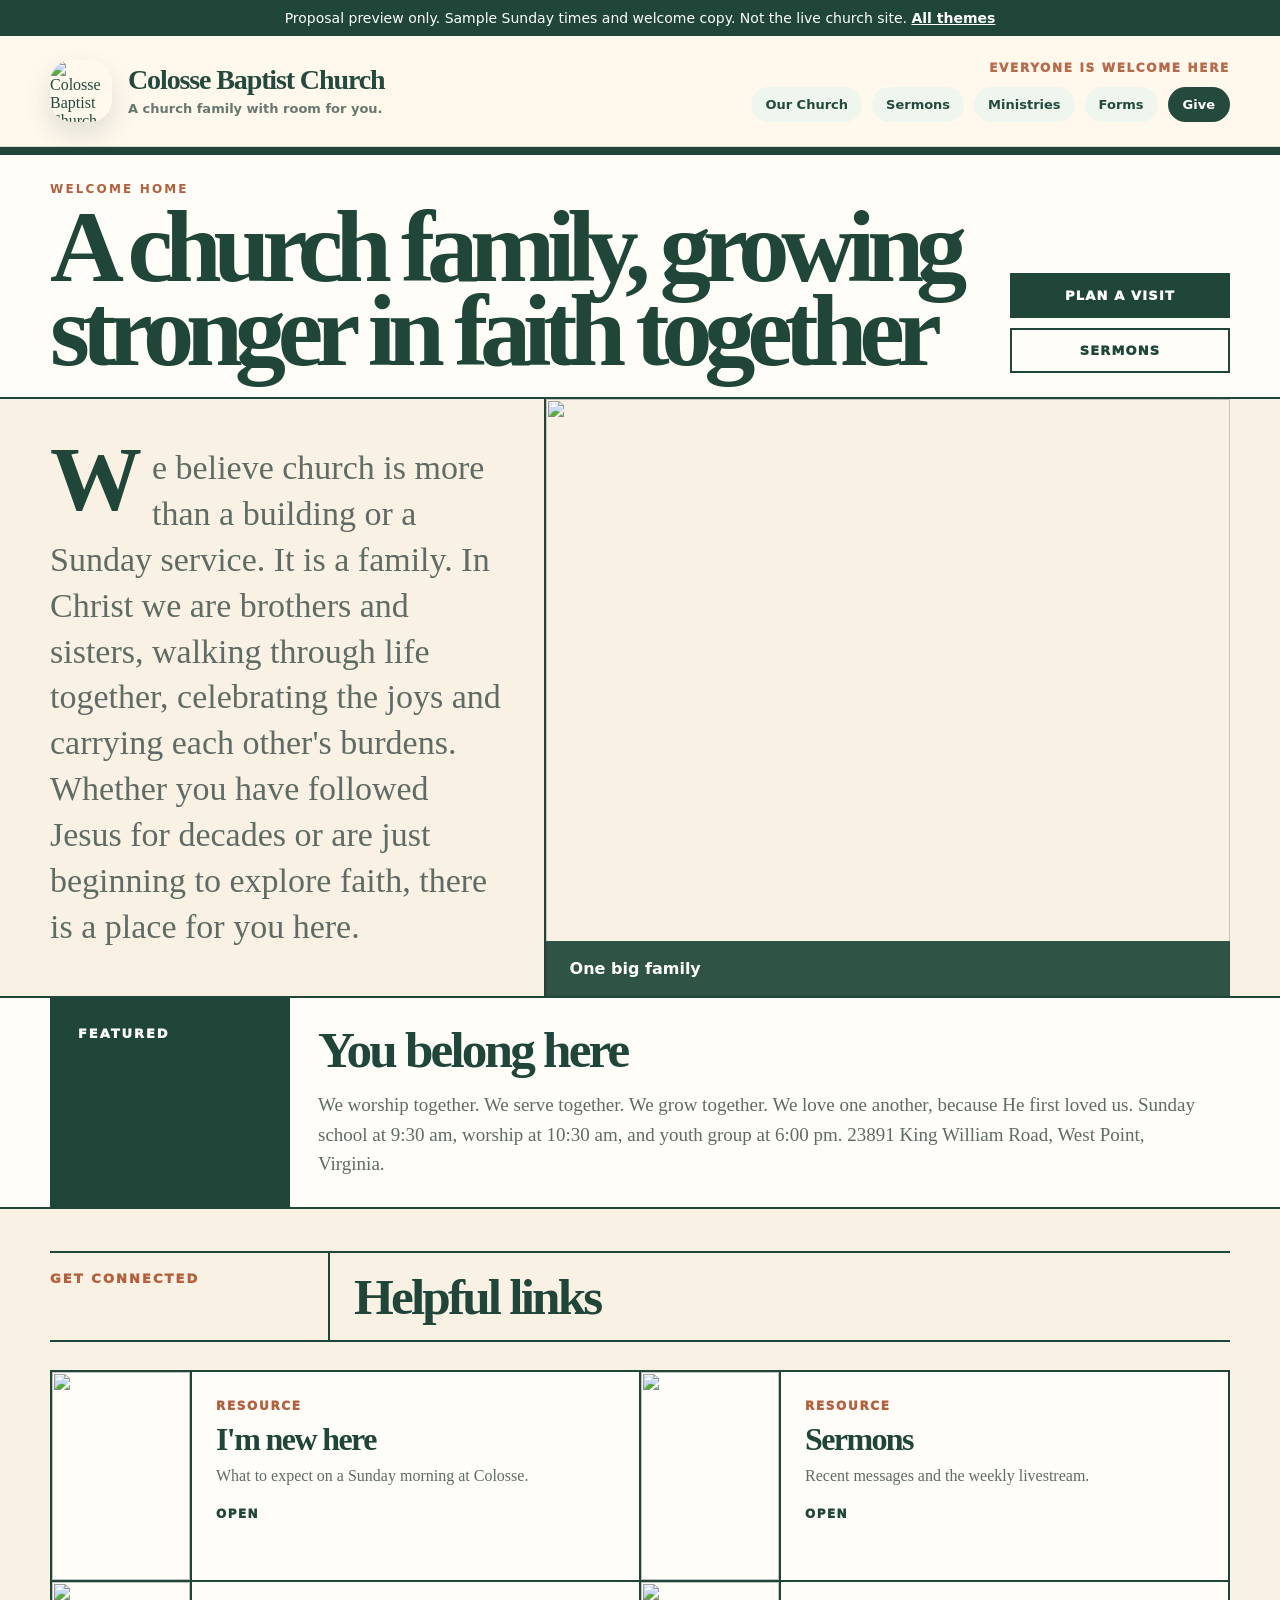
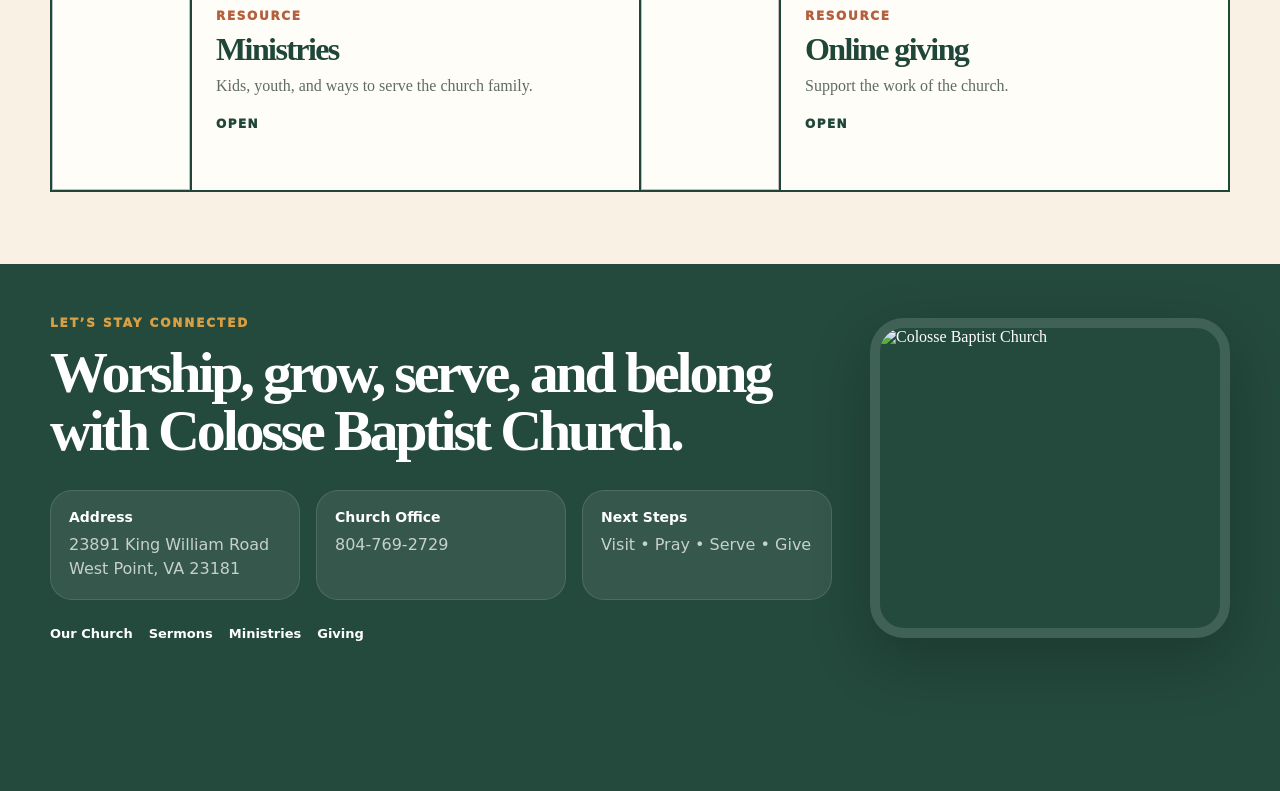
==== docs/community.html @ a64896b1 "Add static theme previews for GitHub Pages" ====
<!doctype html>
<html lang="en">
<head>
    <meta charset="utf-8">
    <title>Colosse Baptist Church</title>
    <meta name="viewport" content="width=device-width, initial-scale=1">
    <link rel="stylesheet" href="assets/css/site.css?v=20">

    <style>
        .community-theme-header .theme-menu-toggle,
        .community-theme-header .theme-mobile-nav {
            display: none;
        }

        @media (max-width: 900px) {
            .community-theme-header .community-header-inner {
                grid-template-columns: 1fr auto !important;
            }

            .community-theme-header .theme-desktop-wrap {
                display: none !important;
            }

            .community-theme-header .theme-menu-toggle {
                display: inline-flex !important;
                align-items: center;
                justify-content: center;
                width: 48px;
                height: 48px;
                border: 0;
                border-radius: 999px;
                background: #24493d;
                color: white;
                font-size: 25px;
                font-weight: 900;
                cursor: pointer;
            }

            .community-theme-header .theme-mobile-nav.is-open {
                display: grid !important;
            }

            .community-theme-header .theme-mobile-nav {
                grid-column: 1 / -1;
                gap: 10px;
                padding-top: 18px;
            }

            .community-theme-header .theme-mobile-nav a {
                background: #eef6ee;
                color: #24493d;
                text-decoration: none;
                padding: 14px 16px;
                border-radius: 18px;
                font-family: Inter, system-ui, sans-serif;
                font-size: 14px;
                font-weight: 850;
            }

            .community-theme-header .theme-mobile-nav a:last-child {
                background: #24493d;
                color: white;
            }

            .community-theme-header .community-brand-title {
                font-size: 22px !important;
            }

            .community-theme-header .community-brand-subtitle {
                font-size: 12px !important;
            }
        }

        @media (max-width: 520px) {
            .community-theme-header .community-brand img {
                width: 52px !important;
                height: 52px !important;
            }

            .community-theme-header .community-brand-title {
                font-size: 19px !important;
            }
        }
    </style>
</head>
<body>
<div style="background:#1f4638;color:#fff;font-family:system-ui,sans-serif;font-size:14px;padding:10px 16px;text-align:center">Proposal preview only. Sample Sunday times and welcome copy. Not the live church site. <a href="./" style="color:#fff;font-weight:700">All themes</a></div>

<header class="community-theme-header" style="
    background:#fff8ed;
    border-bottom:1px solid rgba(36,73,61,.16);
    font-family:Georgia,'Times New Roman',serif;
">
    <div class="container community-header-inner" style="
        display:grid;
        grid-template-columns:1fr auto;
        gap:24px;
        align-items:center;
        padding:24px 0;
    ">
        <a class="community-brand" href="index.php?theme=community" style="
            display:flex;
            align-items:center;
            gap:16px;
            text-decoration:none;
            color:#24493d;
        ">
            <img src="https://www.colossebaptistchurch.com/uploads/2/4/5/7/24574640/logo-2.jpeg" alt="Colosse Baptist Church" style="
                width:62px;
                height:62px;
                object-fit:cover;
                border-radius:22px;
                box-shadow:0 12px 28px rgba(36,73,61,.14);
            ">

            <div>
                <strong class="community-brand-title" style="
                    display:block;
                    font-size:28px;
                    line-height:1;
                    letter-spacing:-.04em;
                ">Colosse Baptist Church</strong>

                <span class="community-brand-subtitle" style="
                    display:block;
                    margin-top:7px;
                    color:#68786f;
                    font-family:Inter,system-ui,sans-serif;
                    font-size:13px;
                    font-weight:800;
                ">A church family with room for you.</span>
            </div>
        </a>

        <div class="theme-desktop-wrap" style="
            display:flex;
            flex-direction:column;
            align-items:flex-end;
            gap:12px;
        ">
            <div style="
                color:#b86b4b;
                font-family:Inter,system-ui,sans-serif;
                font-size:12px;
                font-weight:950;
                text-transform:uppercase;
                letter-spacing:.14em;
            ">
                Everyone is welcome here
            </div>

            <nav class="theme-desktop-nav" style="
                display:flex;
                gap:10px;
                flex-wrap:wrap;
                justify-content:flex-end;
                font-family:Inter,system-ui,sans-serif;
                font-size:13px;
                font-weight:850;
            ">
                <a href="our-church.php" style="background:#eef6ee;color:#24493d;text-decoration:none;padding:10px 14px;border-radius:999px;">Our Church</a>
                <a href="sermons.php" style="background:#eef6ee;color:#24493d;text-decoration:none;padding:10px 14px;border-radius:999px;">Sermons</a>
                <a href="ministries.php" style="background:#eef6ee;color:#24493d;text-decoration:none;padding:10px 14px;border-radius:999px;">Ministries</a>
                <a href="forms.php" style="background:#eef6ee;color:#24493d;text-decoration:none;padding:10px 14px;border-radius:999px;">Forms</a>
                <a href="giving.php" style="background:#24493d;color:white;text-decoration:none;padding:10px 15px;border-radius:999px;">Give</a>
            </nav>
        </div>

        <button class="theme-menu-toggle" type="button" aria-label="Open menu">☰</button>

        <nav class="theme-mobile-nav">
            <a href="our-church.php">Our Church</a>
            <a href="sermons.php">Sermons</a>
            <a href="ministries.php">Ministries</a>
            <a href="forms.php">Forms</a>
            <a href="giving.php">Give</a>
        </nav>
    </div>
</header>

<main>

<script>
document.addEventListener('click', function (event) {
    const toggle = event.target.closest('.theme-menu-toggle');

    if (!toggle) {
        return;
    }

    const header = toggle.closest('header');
    const menu = header.querySelector('.theme-mobile-nav');

    if (!menu) {
        return;
    }

    menu.classList.toggle('is-open');
    toggle.textContent = menu.classList.contains('is-open') ? '×' : '☰';
});
</script>
<style>
    .community-edition {
        --ink: #18231f;
        --forest: #1f4638;
        --cream: #f8f1e4;
        --paper: #fffdf7;
        --line: #1f4638;
        --muted: #5f6c65;
        --accent: #b45f3d;
        background: var(--cream);
        color: var(--ink);
        font-family: Georgia, "Times New Roman", serif;
    }

    .community-edition a {
        color: inherit;
        text-decoration: none;
    }

    .ce-masthead {
        border-top: 8px solid var(--forest);
        border-bottom: 2px solid var(--forest);
        padding: 24px 0;
        background: var(--paper);
    }

    .ce-masthead-inner {
        display: grid;
        grid-template-columns: 1fr auto;
        gap: 24px;
        align-items: end;
    }

    .ce-masthead small {
        color: var(--accent);
        font-family: system-ui, sans-serif;
        font-size: 12px;
        font-weight: 900;
        letter-spacing: .18em;
        text-transform: uppercase;
    }

    .ce-masthead h1 {
        margin: 8px 0 0;
        color: var(--forest);
        font-size: clamp(52px, 8vw, 118px);
        line-height: .82;
        letter-spacing: -.08em;
    }

    .ce-masthead-actions {
        display: grid;
        gap: 10px;
        min-width: 220px;
    }

    .ce-btn {
        border: 2px solid var(--forest);
        padding: 13px 16px;
        font-family: system-ui, sans-serif;
        font-size: 13px;
        font-weight: 950;
        text-transform: uppercase;
        letter-spacing: .09em;
        text-align: center;
    }

    .ce-btn.primary {
        background: var(--forest);
        color: white;
    }

    .ce-btn.secondary {
        background: transparent;
        color: var(--forest);
    }

    .ce-lead {
        border-bottom: 2px solid var(--forest);
        background: var(--cream);
    }

    .ce-lead-grid {
        display: grid;
        grid-template-columns: 42% 58%;
        min-height: 560px;
    }

    .ce-lead-copy {
        padding: 46px 36px 46px 0;
        border-right: 2px solid var(--forest);
    }

    .ce-lead-copy p {
        margin: 0;
        color: var(--muted);
        font-size: clamp(22px, 3vw, 34px);
        line-height: 1.35;
    }

    .ce-lead-copy .ce-drop {
        float: left;
        color: var(--forest);
        font-size: 92px;
        line-height: .75;
        padding-right: 10px;
        font-weight: 900;
    }

    .ce-lead-image {
        position: relative;
        min-height: 560px;
    }

    .ce-lead-image img {
        width: 100%;
        height: 100%;
        object-fit: cover;
        display: block;
        filter: saturate(.9) contrast(1.04);
    }

    .ce-image-caption {
        position: absolute;
        left: 0;
        right: 0;
        bottom: 0;
        background: rgba(31,70,56,.92);
        color: white;
        padding: 18px 24px;
        font-family: system-ui, sans-serif;
        font-weight: 800;
    }

    .ce-feature-strip {
        border-bottom: 2px solid var(--forest);
        background: var(--paper);
    }

    .ce-feature-strip-grid {
        display: grid;
        grid-template-columns: 240px 1fr;
    }

    .ce-feature-label {
        background: var(--forest);
        color: white;
        padding: 28px;
        font-family: system-ui, sans-serif;
        font-size: 13px;
        font-weight: 950;
        text-transform: uppercase;
        letter-spacing: .15em;
    }

    .ce-feature-content {
        padding: 28px;
    }

    .ce-feature-content h2 {
        margin: 0;
        color: var(--forest);
        font-size: clamp(34px, 4vw, 62px);
        line-height: .95;
        letter-spacing: -.055em;
    }

    .ce-feature-content p {
        margin: 16px 0 0;
        color: var(--muted);
        font-size: 19px;
        line-height: 1.55;
    }

    .ce-index {
        padding: 42px 0 72px;
    }

    .ce-index-heading {
        display: grid;
        grid-template-columns: 280px 1fr;
        border-top: 2px solid var(--forest);
        border-bottom: 2px solid var(--forest);
        margin-bottom: 28px;
    }

    .ce-index-heading div {
        padding: 18px 0;
    }

    .ce-index-heading div:first-child {
        border-right: 2px solid var(--forest);
        color: var(--accent);
        font-family: system-ui, sans-serif;
        font-size: 13px;
        font-weight: 950;
        text-transform: uppercase;
        letter-spacing: .16em;
    }

    .ce-index-heading h2 {
        margin: 0;
        padding-left: 24px;
        color: var(--forest);
        font-size: clamp(34px, 4vw, 58px);
        line-height: 1;
        letter-spacing: -.055em;
    }

    .ce-directory {
        display: grid;
        grid-template-columns: repeat(2, 1fr);
        border-top: 2px solid var(--forest);
        border-left: 2px solid var(--forest);
    }

    .ce-directory-item {
        display: grid;
        grid-template-columns: 140px 1fr;
        min-height: 210px;
        border-right: 2px solid var(--forest);
        border-bottom: 2px solid var(--forest);
        background: var(--paper);
    }

    .ce-directory-item img {
        width: 100%;
        height: 100%;
        object-fit: cover;
        border-right: 2px solid var(--forest);
    }

    .ce-directory-copy {
        padding: 24px;
    }

    .ce-directory-copy small {
        color: var(--accent);
        font-family: system-ui, sans-serif;
        font-size: 12px;
        font-weight: 950;
        text-transform: uppercase;
        letter-spacing: .14em;
    }

    .ce-directory-copy h3 {
        margin: 10px 0;
        color: var(--forest);
        font-size: 32px;
        line-height: .95;
        letter-spacing: -.05em;
    }

    .ce-directory-copy p {
        margin: 0;
        color: var(--muted);
        font-size: 16px;
        line-height: 1.55;
    }

    .ce-directory-copy span {
        display: inline-block;
        margin-top: 18px;
        color: var(--forest);
        font-family: system-ui, sans-serif;
        font-size: 12px;
        font-weight: 950;
        text-transform: uppercase;
        letter-spacing: .12em;
    }

    @media (max-width: 950px) {
        .ce-masthead-inner,
        .ce-lead-grid,
        .ce-feature-strip-grid,
        .ce-index-heading,
        .ce-directory {
            grid-template-columns: 1fr;
        }

        .ce-lead-copy {
            border-right: 0;
            padding-right: 0;
        }

        .ce-feature-label,
        .ce-index-heading div:first-child {
            border-right: 0;
        }

        .ce-index-heading h2 {
            padding-left: 0;
        }
    }

    @media (max-width: 650px) {
        .ce-directory-item {
            grid-template-columns: 1fr;
        }

        .ce-directory-item img {
            height: 220px;
            border-right: 0;
            border-bottom: 2px solid var(--forest);
        }

        .ce-lead-image {
            min-height: 320px;
        }
    }
</style>

<div class="community-edition">

    <section class="ce-masthead">
        <div class="container ce-masthead-inner">
            <div>
                <small>Welcome home</small>
                <h1>A church family, growing stronger in faith together</h1>
            </div>

            <div class="ce-masthead-actions">
                <a class="ce-btn primary" href="#visit">
                    Plan a visit
                </a>

                <a class="ce-btn secondary" href="#sermons">
                    Sermons
                </a>
            </div>
        </div>
    </section>

    <section class="ce-lead">
        <div class="container ce-lead-grid">
            <div class="ce-lead-copy">
                <p>
                    <span class="ce-drop">W</span>
                    e believe church is more than a building or a Sunday service. It is a family. In Christ we are brothers and sisters, walking through life together, celebrating the joys and carrying each other's burdens. Whether you have followed Jesus for decades or are just beginning to explore faith, there is a place for you here.
                </p>
            </div>

            <div class="ce-lead-image">
                <img src="https://www.colossebaptistchurch.com/uploads/2/4/5/7/24574640/logo-2.jpeg" alt="">
                <div class="ce-image-caption">
                    One big family
                </div>
            </div>
        </div>
    </section>

    <section class="ce-feature-strip">
        <div class="container ce-feature-strip-grid">
            <div class="ce-feature-label">
                Featured
            </div>

            <div class="ce-feature-content">
                <h2>You belong here</h2>
                <p>We worship together. We serve together. We grow together. We love one another, because He first loved us. Sunday school at 9:30 am, worship at 10:30 am, and youth group at 6:00 pm. 23891 King William Road, West Point, Virginia.</p>
            </div>
        </div>
    </section>

    <section class="ce-index">
        <div class="container">
            <div class="ce-index-heading">
                <div>Get Connected</div>
                <div>
                    <h2>Helpful links</h2>
                </div>
            </div>

            <div class="ce-directory">
                
                    <a class="ce-directory-item" href="#new">
                        <img src="https://www.colossebaptistchurch.com/uploads/2/4/5/7/24574640/logo-2.jpeg" alt="">

                        <div class="ce-directory-copy">
                            <small>Resource</small>
                            <h3>I'm new here</h3>
                            <p>What to expect on a Sunday morning at Colosse.</p>
                            <span>Open</span>
                        </div>
                    </a>
                
                    <a class="ce-directory-item" href="#sermons">
                        <img src="https://www.colossebaptistchurch.com/uploads/2/4/5/7/24574640/logo-2.jpeg" alt="">

                        <div class="ce-directory-copy">
                            <small>Resource</small>
                            <h3>Sermons</h3>
                            <p>Recent messages and the weekly livestream.</p>
                            <span>Open</span>
                        </div>
                    </a>
                
                    <a class="ce-directory-item" href="#ministries">
                        <img src="https://www.colossebaptistchurch.com/uploads/2/4/5/7/24574640/logo-2.jpeg" alt="">

                        <div class="ce-directory-copy">
                            <small>Resource</small>
                            <h3>Ministries</h3>
                            <p>Kids, youth, and ways to serve the church family.</p>
                            <span>Open</span>
                        </div>
                    </a>
                
                    <a class="ce-directory-item" href="#giving">
                        <img src="https://www.colossebaptistchurch.com/uploads/2/4/5/7/24574640/logo-2.jpeg" alt="">

                        <div class="ce-directory-copy">
                            <small>Resource</small>
                            <h3>Online giving</h3>
                            <p>Support the work of the church.</p>
                            <span>Open</span>
                        </div>
                    </a>
                
            </div>
        </div>
    </section>

</div>
</main>

<footer style="
    background:#24493d;
    color:white;
    padding:52px 0 150px;
    font-family:Georgia,'Times New Roman',serif;
">
    <div class="container" style="
        display:grid;
        grid-template-columns:minmax(0,1fr) 360px;
        gap:38px;
        align-items:center;
    ">
        <div>
            <span style="
                display:block;
                color:#d99f45;
                font-family:Inter,system-ui,sans-serif;
                font-size:12px;
                font-weight:950;
                text-transform:uppercase;
                letter-spacing:.16em;
                margin-bottom:14px;
            ">Let’s stay connected</span>

            <strong style="
                display:block;
                font-size:clamp(36px,5vw,58px);
                line-height:1;
                letter-spacing:-.055em;
                max-width:760px;
            ">
                Worship, grow, serve, and belong with Colosse Baptist Church.
            </strong>

            <div style="
                display:grid;
                grid-template-columns:repeat(3,1fr);
                gap:16px;
                margin-top:30px;
                font-family:Inter,system-ui,sans-serif;
            ">
                <div style="
                    background:rgba(255,255,255,.08);
                    border:1px solid rgba(255,255,255,.12);
                    border-radius:22px;
                    padding:18px;
                ">
                    <strong style="display:block;font-size:14px;">Address</strong>
                    <span style="display:block;margin-top:8px;color:rgba(255,255,255,.72);line-height:1.5;">
                        23891 King William Road<br>West Point, VA 23181
                    </span>
                </div>

                <div style="
                    background:rgba(255,255,255,.08);
                    border:1px solid rgba(255,255,255,.12);
                    border-radius:22px;
                    padding:18px;
                ">
                    <strong style="display:block;font-size:14px;">Church Office</strong>
                    <span style="display:block;margin-top:8px;color:rgba(255,255,255,.72);line-height:1.5;">
                        804-769-2729
                    </span>
                </div>

                <div style="
                    background:rgba(255,255,255,.08);
                    border:1px solid rgba(255,255,255,.12);
                    border-radius:22px;
                    padding:18px;
                ">
                    <strong style="display:block;font-size:14px;">Next Steps</strong>
                    <span style="display:block;margin-top:8px;color:rgba(255,255,255,.72);line-height:1.5;">
                        Visit • Pray • Serve • Give
                    </span>
                </div>
            </div>

            <div style="
                display:flex;
                gap:16px;
                flex-wrap:wrap;
                margin-top:26px;
                font-family:Inter,system-ui,sans-serif;
                font-size:13px;
                font-weight:850;
            ">
                <a href="our-church.php" style="color:white;text-decoration:none;">Our Church</a>
                <a href="sermons.php" style="color:white;text-decoration:none;">Sermons</a>
                <a href="ministries.php" style="color:white;text-decoration:none;">Ministries</a>
                <a href="giving.php" style="color:white;text-decoration:none;">Giving</a>
            </div>
        </div>

        <img src="https://www.colossebaptistchurch.com/uploads/2/4/5/7/24574640/20200730-131646-colosse-front-view.jpg" alt="Colosse Baptist Church" style="
            width:100%;
            height:320px;
            object-fit:cover;
            border-radius:34px;
            border:10px solid rgba(255,255,255,.13);
            box-shadow:0 22px 60px rgba(0,0,0,.22);
        ">
    </div>
</footer>

</body>
</html>
---- docs/assets/css/site.css ----
:root {
    --navy: #0c1f2b;
    --blue: #1f5f7a;
    --gold: #c9a45c;
    --cream: #f7f3ec;
    --white: #ffffff;
    --ink: #17212b;
    --muted: #65717c;
}

* {
    box-sizing: border-box;
}

body {
    margin: 0;
    font-family: Inter, system-ui, -apple-system, BlinkMacSystemFont, "Segoe UI", sans-serif;
    color: var(--ink);
    background: var(--cream);
}

a {
    color: inherit;
}

.container {
    width: min(1180px, calc(100% - 40px));
    margin: 0 auto;
}

.site-header {
    position: sticky;
    top: 0;
    z-index: 50;
    background: rgba(255,255,255,.92);
    backdrop-filter: blur(18px);
    border-bottom: 1px solid rgba(12,31,43,.08);
}

.header-inner {
    min-height: 82px;
    display: flex;
    align-items: center;
    justify-content: space-between;
    gap: 30px;
}

.brand {
    display: flex;
    align-items: center;
    gap: 14px;
    text-decoration: none;
    font-weight: 900;
    color: var(--navy);
}

.brand img {
    width: 54px;
    height: 54px;
    object-fit: contain;
    border-radius: 12px;
}

.main-nav {
    display: flex;
    align-items: center;
    gap: 24px;
    font-size: .93rem;
    font-weight: 800;
}

.main-nav a {
    text-decoration: none;
    color: var(--navy);
}

.nav-give {
    background: var(--navy);
    color: white !important;
    padding: 11px 18px;
    border-radius: 999px;
}

.home-hero {
    min-height: 680px;
    background-size: cover;
    background-position: center;
    display: flex;
    align-items: center;
}

.hero-copy {
    max-width: 760px;
    color: white;
    padding: 90px 0;
}

.eyebrow {
    color: var(--gold);
    text-transform: uppercase;
    letter-spacing: .18em;
    font-weight: 900;
    font-size: .78rem;
    margin-bottom: 16px;
}

.home-hero h1 {
    font-size: clamp(3rem, 6vw, 5.9rem);
    line-height: .96;
    letter-spacing: -0.06em;
    margin: 0 0 24px;
}

.hero-lead {
    font-size: 1.35rem;
    line-height: 1.7;
    max-width: 640px;
    color: rgba(255,255,255,.9);
}

.hero-actions {
    display: flex;
    gap: 16px;
    flex-wrap: wrap;
    margin-top: 34px;
}

.btn {
    display: inline-flex;
    align-items: center;
    justify-content: center;
    padding: 15px 24px;
    border-radius: 999px;
    font-weight: 900;
    text-decoration: none;
}

.btn-primary {
    background: var(--gold);
    color: var(--navy);
}

.btn-light {
    background: rgba(255,255,255,.14);
    color: white;
    border: 1px solid rgba(255,255,255,.35);
    backdrop-filter: blur(10px);
}

.feature-strip {
    margin-top: -70px;
    position: relative;
    z-index: 2;
}

.feature-grid {
    display: grid;
    grid-template-columns: repeat(3, 1fr);
    gap: 18px;
}

.feature-card {
    background: white;
    border-radius: 28px;
    padding: 30px;
    min-height: 140px;
    text-decoration: none;
    color: var(--ink);
    box-shadow: 0 24px 70px rgba(12,31,43,.14);
    transition: transform .2s ease, box-shadow .2s ease;
}

.feature-card:hover {
    transform: translateY(-4px);
    box-shadow: 0 30px 90px rgba(12,31,43,.18);
}

.feature-card span {
    color: var(--blue);
    font-size: .85rem;
    font-weight: 900;
    text-transform: uppercase;
    letter-spacing: .12em;
}

.feature-card strong {
    display: block;
    font-size: 1.45rem;
    line-height: 1.2;
    margin-top: 16px;
}

.split-section,
.card-section {
    padding: 100px 0;
}

.split-grid {
    display: grid;
    grid-template-columns: 1fr .85fr;
    gap: 70px;
    align-items: center;
}

.split-section h2,
.section-heading h2 {
    font-size: clamp(2.4rem, 4vw, 4.4rem);
    letter-spacing: -0.05em;
    line-height: 1;
    margin: 0 0 22px;
}

.split-section p {
    font-size: 1.15rem;
    line-height: 1.8;
    color: var(--muted);
}

.text-link {
    color: var(--blue);
    font-weight: 900;
    text-decoration: none;
}

.image-card {
    border-radius: 34px;
    overflow: hidden;
    box-shadow: 0 30px 80px rgba(12,31,43,.2);
}

.image-card img,
.modern-card img {
    width: 100%;
    height: 100%;
    object-fit: cover;
    display: block;
}

.section-heading {
    max-width: 720px;
    margin-bottom: 40px;
}

.modern-card-grid {
    display: grid;
    grid-template-columns: repeat(3, 1fr);
    gap: 24px;
}

.modern-card {
    background: white;
    border-radius: 30px;
    overflow: hidden;
    text-decoration: none;
    color: var(--ink);
    box-shadow: 0 22px 60px rgba(12,31,43,.1);
    transition: transform .2s ease, box-shadow .2s ease;
}

.modern-card:hover {
    transform: translateY(-4px);
    box-shadow: 0 30px 80px rgba(12,31,43,.16);
}

.modern-card img {
    height: 230px;
}

.modern-card h3 {
    font-size: 1.45rem;
    margin: 24px 24px 10px;
}

.modern-card p {
    color: var(--muted);
    line-height: 1.6;
    margin: 0 24px 28px;
}

.site-footer {
    background: var(--navy);
    color: white;
    padding: 44px 0;
}

.footer-inner {
    display: flex;
    justify-content: space-between;
    gap: 30px;
}

.footer-inner p {
    color: rgba(255,255,255,.7);
}

.footer-links {
    display: flex;
    gap: 18px;
    flex-wrap: wrap;
}

.footer-links a {
    color: rgba(255,255,255,.82);
    text-decoration: none;
    font-weight: 800;
}

@media (max-width: 850px) {
    .header-inner {
        align-items: flex-start;
        flex-direction: column;
        padding: 16px 0;
    }

    .main-nav {
        flex-wrap: wrap;
        gap: 14px;
    }

    .feature-grid,
    .split-grid,
    .modern-card-grid,
    .footer-inner {
        grid-template-columns: 1fr;
        flex-direction: column;
    }

    .home-hero {
        min-height: 620px;
    }

    .feature-strip {
        margin-top: -35px;
    }
}
.theme-preview-bar {
    position: fixed;
    left: 18px;
    right: 18px;
    bottom: 18px;
    z-index: 9999;
    background: #081923;
    color: white;
    border-radius: 22px;
    box-shadow: 0 20px 70px rgba(0,0,0,.28);
    padding: 16px;
}

.theme-preview-inner {
    display: flex;
    align-items: center;
    justify-content: space-between;
    gap: 18px;
}

.theme-preview-inner p {
    margin: 4px 0 0;
    color: rgba(255,255,255,.72);
    font-size: .84rem;
}

.theme-buttons {
    display: flex;
    flex-wrap: wrap;
    gap: 8px;
}

.theme-buttons a {
    background: rgba(255,255,255,.1);
    color: white;
    text-decoration: none;
    padding: 9px 12px;
    border-radius: 999px;
    font-weight: 850;
    font-size: .82rem;
}

.theme-buttons a.active {
    background: var(--gold);
    color: var(--navy);
}

/* Community */
.community-hero {
    background: #fffaf2;
    padding: 90px 0;
}

.community-hero-grid {
    display: grid;
    grid-template-columns: 1fr .85fr;
    gap: 60px;
    align-items: center;
}

.community-hero h1,
.heritage-hero h1,
.worship-hero h1,
.hub-hero h1 {
    font-size: clamp(3rem, 6vw, 5.8rem);
    line-height: .95;
    letter-spacing: -.06em;
    margin: 0 0 24px;
}

.community-hero p,
.heritage-hero p,
.worship-hero p,
.hub-hero p {
    font-size: 1.2rem;
    line-height: 1.75;
}

.community-photo-stack {
    position: relative;
}

.community-photo-stack img {
    width: 100%;
    height: 560px;
    object-fit: cover;
    border-radius: 40px;
    box-shadow: 0 30px 80px rgba(12,31,43,.18);
}

.community-note {
    position: absolute;
    left: -20px;
    bottom: 30px;
    background: white;
    padding: 20px 24px;
    border-radius: 24px;
    font-weight: 950;
    box-shadow: 0 20px 50px rgba(12,31,43,.18);
}

.community-welcome {
    text-align: center;
    padding: 90px 0;
    background: white;
}

.community-welcome .container {
    max-width: 820px;
}

.community-welcome h2 {
    font-size: clamp(2.6rem, 5vw, 4.5rem);
    letter-spacing: -.06em;
    line-height: 1;
}

/* Heritage */
.heritage-hero {
    min-height: 640px;
    background-size: cover;
    background-position: center;
    color: white;
    display: flex;
    align-items: center;
    text-align: center;
}

.heritage-hero .container {
    max-width: 920px;
}

.heritage-hero h1 {
    font-family: Georgia, serif;
}

.heritage-intro {
    background: #f6efe1;
    padding: 100px 0;
}

.heritage-frame {
    border: 14px solid white;
}

.heritage-links .modern-card {
    padding: 30px;
}

/* Worship */
.worship-hero {
    min-height: 760px;
    background-size: cover;
    background-position: center;
    color: white;
    display: flex;
    align-items: center;
}

.worship-hero .container {
    max-width: 980px;
}

.worship-hero h1 {
    text-transform: uppercase;
}

.worship-actions {
    background: #0c1f2b;
    padding: 40px 0;
}

.worship-action-grid {
    display: grid;
    grid-template-columns: repeat(3, 1fr);
    gap: 18px;
}

.worship-action-grid a {
    color: white;
    text-decoration: none;
    background: rgba(255,255,255,.08);
    border: 1px solid rgba(255,255,255,.12);
    border-radius: 26px;
    padding: 28px;
}

.worship-action-grid span {
    color: var(--gold);
    text-transform: uppercase;
    font-weight: 950;
    font-size: .75rem;
    letter-spacing: .14em;
}

.worship-action-grid strong {
    display: block;
    font-size: 1.5rem;
    margin: 14px 0 10px;
}

/* Ministry Hub */
.hub-alert {
    background: var(--navy);
    color: white;
    padding: 12px 0;
    text-align: center;
}

.hub-hero {
    background-size: cover;
    background-position: center;
    color: white;
    padding: 90px 0 130px;
}

.hub-hero-grid {
    display: grid;
    grid-template-columns: 1.15fr .85fr;
    gap: 50px;
    align-items: center;
}

.hub-feature {
    background: rgba(255,255,255,.95);
    color: var(--navy);
    border-radius: 32px;
    padding: 26px;
    box-shadow: 0 24px 70px rgba(12,31,43,.22);
}

.hub-feature img {
    width: 100%;
    height: 230px;
    object-fit: cover;
    border-radius: 24px;
    margin-bottom: 18px;
}

.hub-feature span {
    color: var(--blue);
    text-transform: uppercase;
    letter-spacing: .12em;
    font-weight: 950;
    font-size: .78rem;
}

.hub-feature h2 {
    margin: 10px 0;
    font-size: 2rem;
}

.hub-quick {
    margin-top: -70px;
    position: relative;
    z-index: 5;
}

.hub-quick-grid {
    display: grid;
    grid-template-columns: repeat(3, 1fr);
    gap: 16px;
}

.hub-quick-grid a {
    background: white;
    border-radius: 26px;
    padding: 26px;
    text-decoration: none;
    box-shadow: 0 20px 60px rgba(12,31,43,.14);
}

.hub-quick-grid span {
    color: var(--blue);
    font-weight: 950;
    text-transform: uppercase;
    letter-spacing: .12em;
    font-size: .78rem;
}

.hub-quick-grid strong {
    display: block;
    margin-top: 12px;
    font-size: 1.25rem;
    line-height: 1.35;
}

.btn-secondary-dark {
    background: var(--navy);
    color: white;
}

@media (max-width: 900px) {
    .theme-preview-inner,
    .community-hero-grid,
    .hub-hero-grid,
    .hub-quick-grid,
    .worship-action-grid {
        grid-template-columns: 1fr;
        flex-direction: column;
        align-items: flex-start;
    }

    .theme-preview-bar {
        position: static;
        border-radius: 0;
    }

    .community-photo-stack img {
        height: 380px;
    }
}
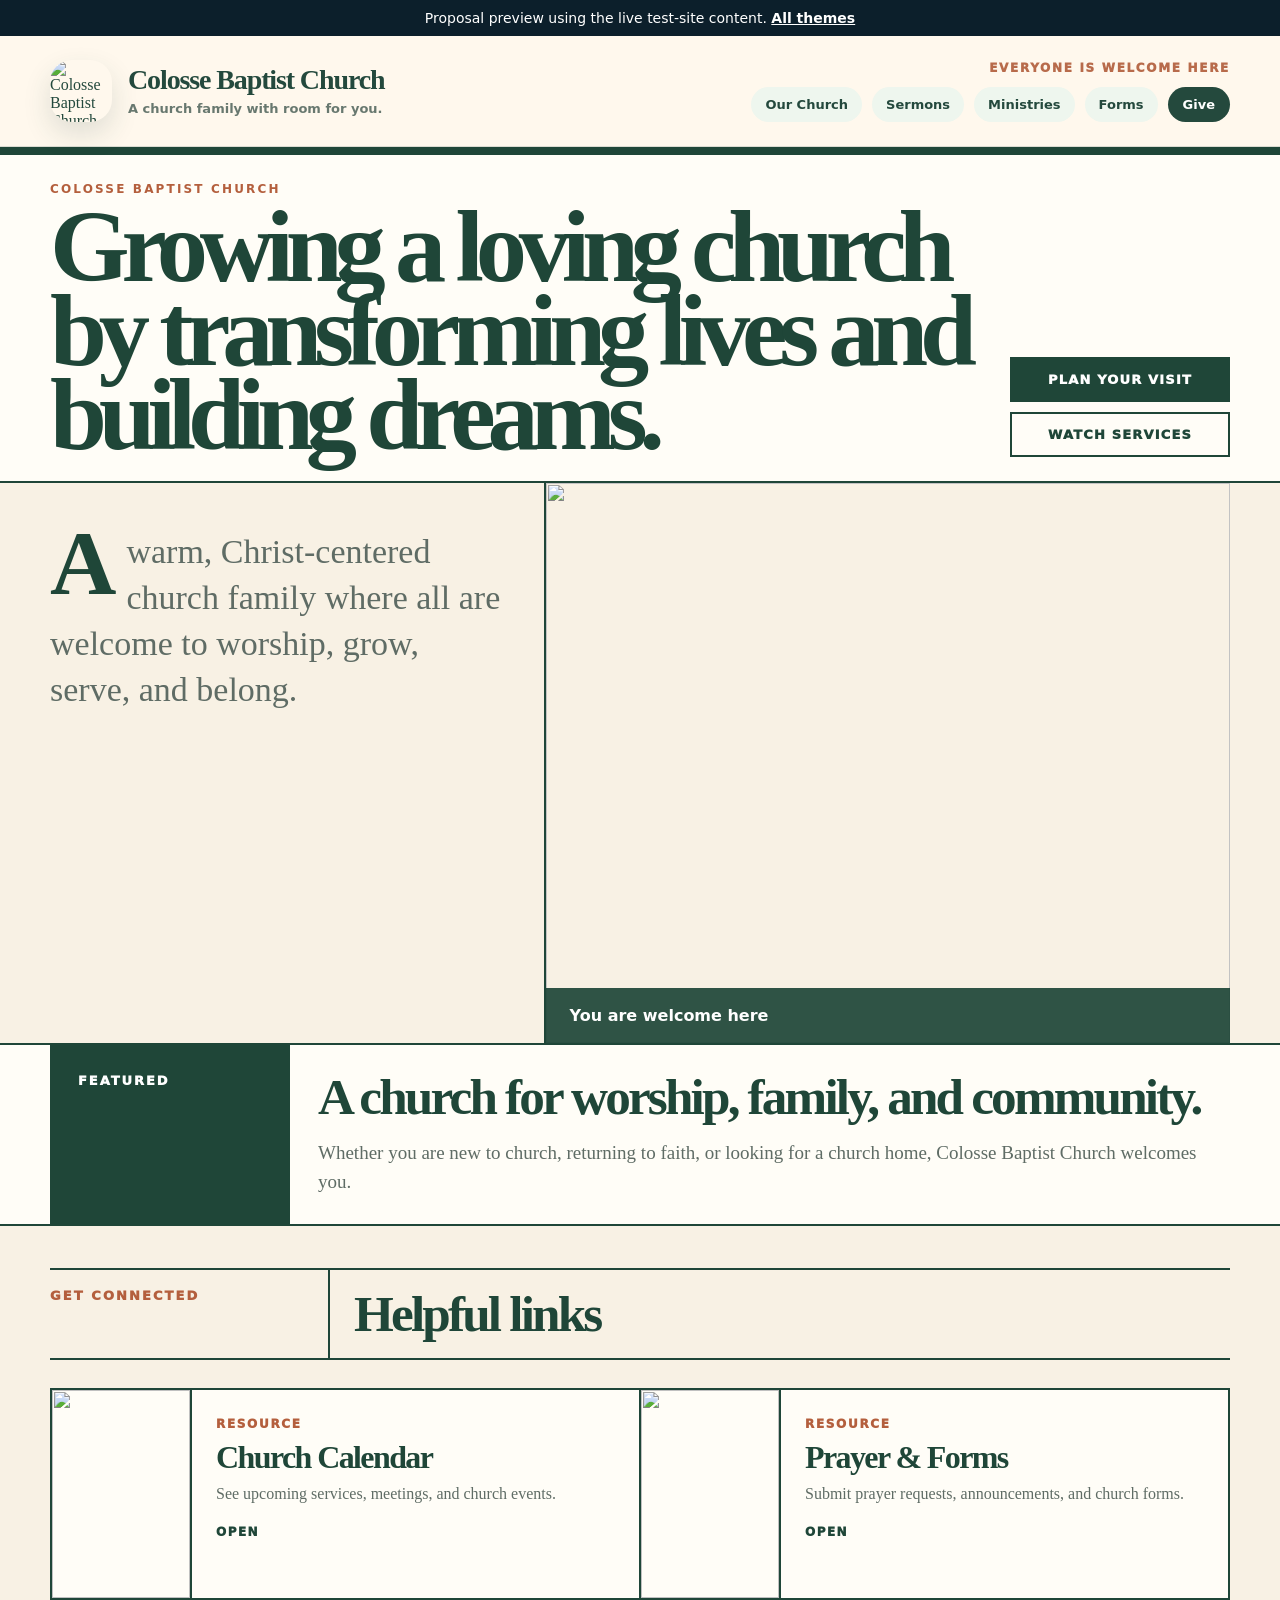
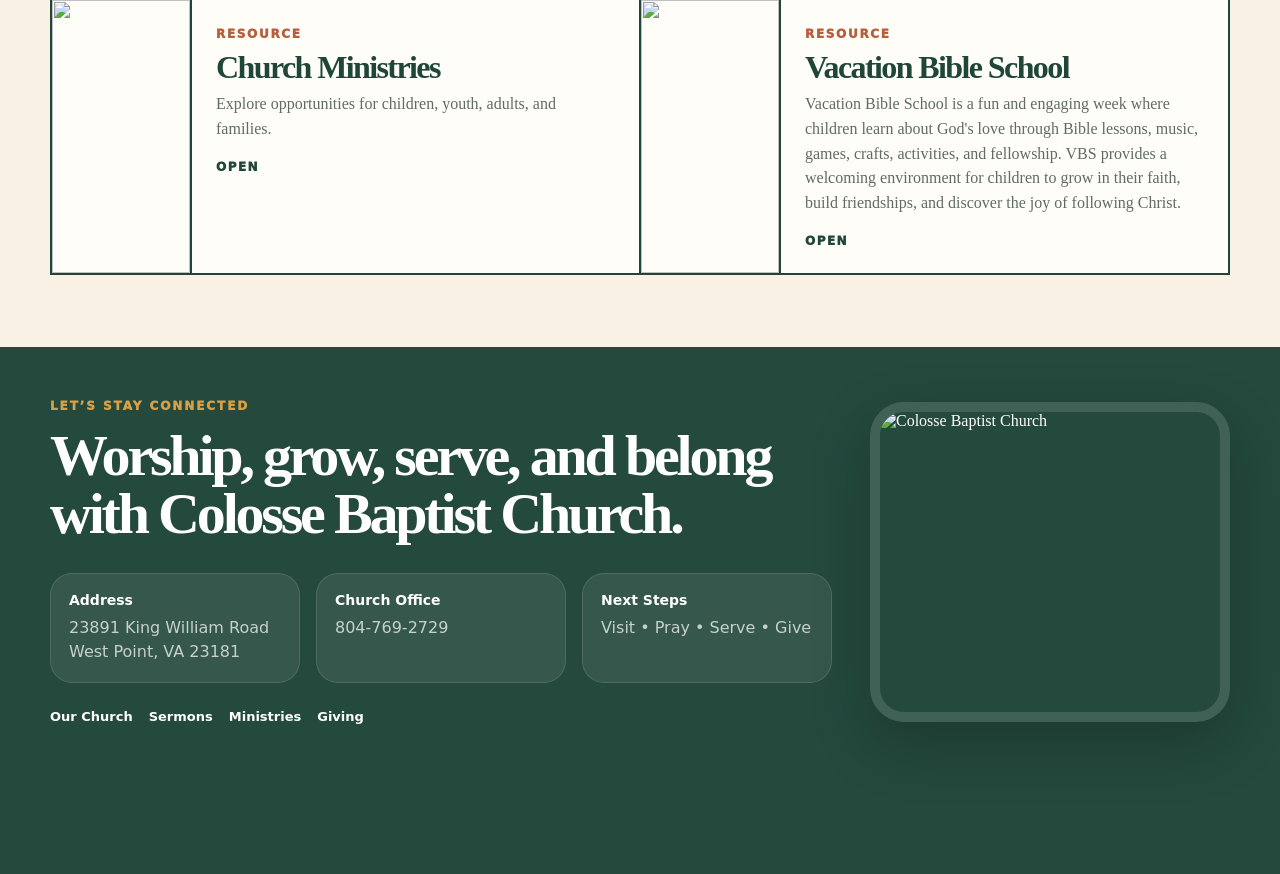
==== commit 55d2c646: "Fill theme previews with live database content from the GoDaddy test site" ====
--- a/docs/community.html
+++ b/docs/community.html
@@ -84,7 +84,7 @@
     </style>
 </head>
 <body>
-<div style="background:#1f4638;color:#fff;font-family:system-ui,sans-serif;font-size:14px;padding:10px 16px;text-align:center">Proposal preview only. Sample Sunday times and welcome copy. Not the live church site. <a href="./" style="color:#fff;font-weight:700">All themes</a></div>
+<div style="background:#0c1f2b;color:#fff;font-family:system-ui,sans-serif;font-size:14px;padding:10px 16px;text-align:center">Proposal preview using the live test-site content. <a href="./" style="color:#fff;font-weight:700">All themes</a></div>
 
 <header class="community-theme-header" style="
     background:#fff8ed;
@@ -516,17 +516,17 @@
     <section class="ce-masthead">
         <div class="container ce-masthead-inner">
             <div>
-                <small>Welcome home</small>
-                <h1>A church family, growing stronger in faith together</h1>
+                <small>Colosse Baptist Church</small>
+                <h1>Growing a loving church by transforming lives and building dreams.</h1>
             </div>
 
             <div class="ce-masthead-actions">
-                <a class="ce-btn primary" href="#visit">
-                    Plan a visit
+                <a class="ce-btn primary" href="our-church.php">
+                    Plan Your Visit
                 </a>
 
-                <a class="ce-btn secondary" href="#sermons">
-                    Sermons
+                <a class="ce-btn secondary" href="sermons.php">
+                    Watch Services
                 </a>
             </div>
         </div>
@@ -536,15 +536,15 @@
         <div class="container ce-lead-grid">
             <div class="ce-lead-copy">
                 <p>
-                    <span class="ce-drop">W</span>
-                    e believe church is more than a building or a Sunday service. It is a family. In Christ we are brothers and sisters, walking through life together, celebrating the joys and carrying each other's burdens. Whether you have followed Jesus for decades or are just beginning to explore faith, there is a place for you here.
+                    <span class="ce-drop">A</span>
+                     warm, Christ-centered church family where all are welcome to worship, grow, serve, and belong.
                 </p>
             </div>
 
             <div class="ce-lead-image">
-                <img src="https://www.colossebaptistchurch.com/uploads/2/4/5/7/24574640/logo-2.jpeg" alt="">
+                <img src="https://www.colossebaptistchurch.com/uploads/2/4/5/7/24574640/20200730-131646-colosse-front-view.jpg" alt="">
                 <div class="ce-image-caption">
-                    One big family
+                    You are welcome here
                 </div>
             </div>
         </div>
@@ -557,8 +557,8 @@
             </div>
 
             <div class="ce-feature-content">
-                <h2>You belong here</h2>
-                <p>We worship together. We serve together. We grow together. We love one another, because He first loved us. Sunday school at 9:30 am, worship at 10:30 am, and youth group at 6:00 pm. 23891 King William Road, West Point, Virginia.</p>
+                <h2>A church for worship, family, and community.</h2>
+                <p>Whether you are new to church, returning to faith, or looking for a church home, Colosse Baptist Church welcomes you.</p>
             </div>
         </div>
     </section>
@@ -574,46 +574,46 @@
 
             <div class="ce-directory">
                 
-                    <a class="ce-directory-item" href="#new">
-                        <img src="https://www.colossebaptistchurch.com/uploads/2/4/5/7/24574640/logo-2.jpeg" alt="">
+                    <a class="ce-directory-item" href="calendar.php">
+                        <img src="https://www.colossebaptistchurch.com/uploads/2/4/5/7/24574640/calendar.jpg" alt="">
 
                         <div class="ce-directory-copy">
                             <small>Resource</small>
-                            <h3>I'm new here</h3>
-                            <p>What to expect on a Sunday morning at Colosse.</p>
+                            <h3>Church Calendar</h3>
+                            <p>See upcoming services, meetings, and church events.</p>
                             <span>Open</span>
                         </div>
                     </a>
                 
-                    <a class="ce-directory-item" href="#sermons">
-                        <img src="https://www.colossebaptistchurch.com/uploads/2/4/5/7/24574640/logo-2.jpeg" alt="">
+                    <a class="ce-directory-item" href="forms.php">
+                        <img src="https://www.colossebaptistchurch.com/uploads/2/4/5/7/24574640/prayer-request.jpg" alt="">
 
                         <div class="ce-directory-copy">
                             <small>Resource</small>
-                            <h3>Sermons</h3>
-                            <p>Recent messages and the weekly livestream.</p>
+                            <h3>Prayer &amp; Forms</h3>
+                            <p>Submit prayer requests, announcements, and church forms.</p>
                             <span>Open</span>
                         </div>
                     </a>
                 
-                    <a class="ce-directory-item" href="#ministries">
-                        <img src="https://www.colossebaptistchurch.com/uploads/2/4/5/7/24574640/logo-2.jpeg" alt="">
+                    <a class="ce-directory-item" href="ministries.php">
+                        <img src="https://www.colossebaptistchurch.com/uploads/2/4/5/7/24574640/children.jpg" alt="">
 
                         <div class="ce-directory-copy">
                             <small>Resource</small>
-                            <h3>Ministries</h3>
-                            <p>Kids, youth, and ways to serve the church family.</p>
+                            <h3>Church Ministries</h3>
+                            <p>Explore opportunities for children, youth, adults, and families.</p>
                             <span>Open</span>
                         </div>
                     </a>
                 
-                    <a class="ce-directory-item" href="#giving">
-                        <img src="https://www.colossebaptistchurch.com/uploads/2/4/5/7/24574640/logo-2.jpeg" alt="">
+                    <a class="ce-directory-item" href="https://www.colossebaptistchurch.com/children.html">
+                        <img src="https://scontent-iad6-1.xx.fbcdn.net/v/t39.30808-6/457376477_911603410995963_6469619738849857674_n.png?_nc_cat=106&amp;ccb=1-7&amp;_nc_sid=cc71e4&amp;_nc_ohc=-jf2bd1_7AkQ7kNvwHkUedZ&amp;_nc_oc=AdoJ9bch7Otn08Mc7tt4XoTRwR0zc-2seqsefs14vNViUOFvolH67004jA2lnAsGQB4&amp;_nc_zt=23&amp;_nc_ht=scontent-iad6-1.xx&amp;_nc_gid=qELTdbjz-V8M0m_xiHXs4A&amp;_nc_ss=7b2a8&amp;oh=00_Af-QhCSsacH8WjEMcMLX6h6KdJd7vP2_bGfG1obq73QqSQ&amp;oe=6A2261DA" alt="">
 
                         <div class="ce-directory-copy">
                             <small>Resource</small>
-                            <h3>Online giving</h3>
-                            <p>Support the work of the church.</p>
+                            <h3>Vacation Bible School</h3>
+                            <p>Vacation Bible School is a fun and engaging week where children learn about God&#x27;s love through Bible lessons, music, games, crafts, activities, and fellowship. VBS provides a welcoming environment for children to grow in their faith, build friendships, and discover the joy of following Christ.</p>
                             <span>Open</span>
                         </div>
                     </a>
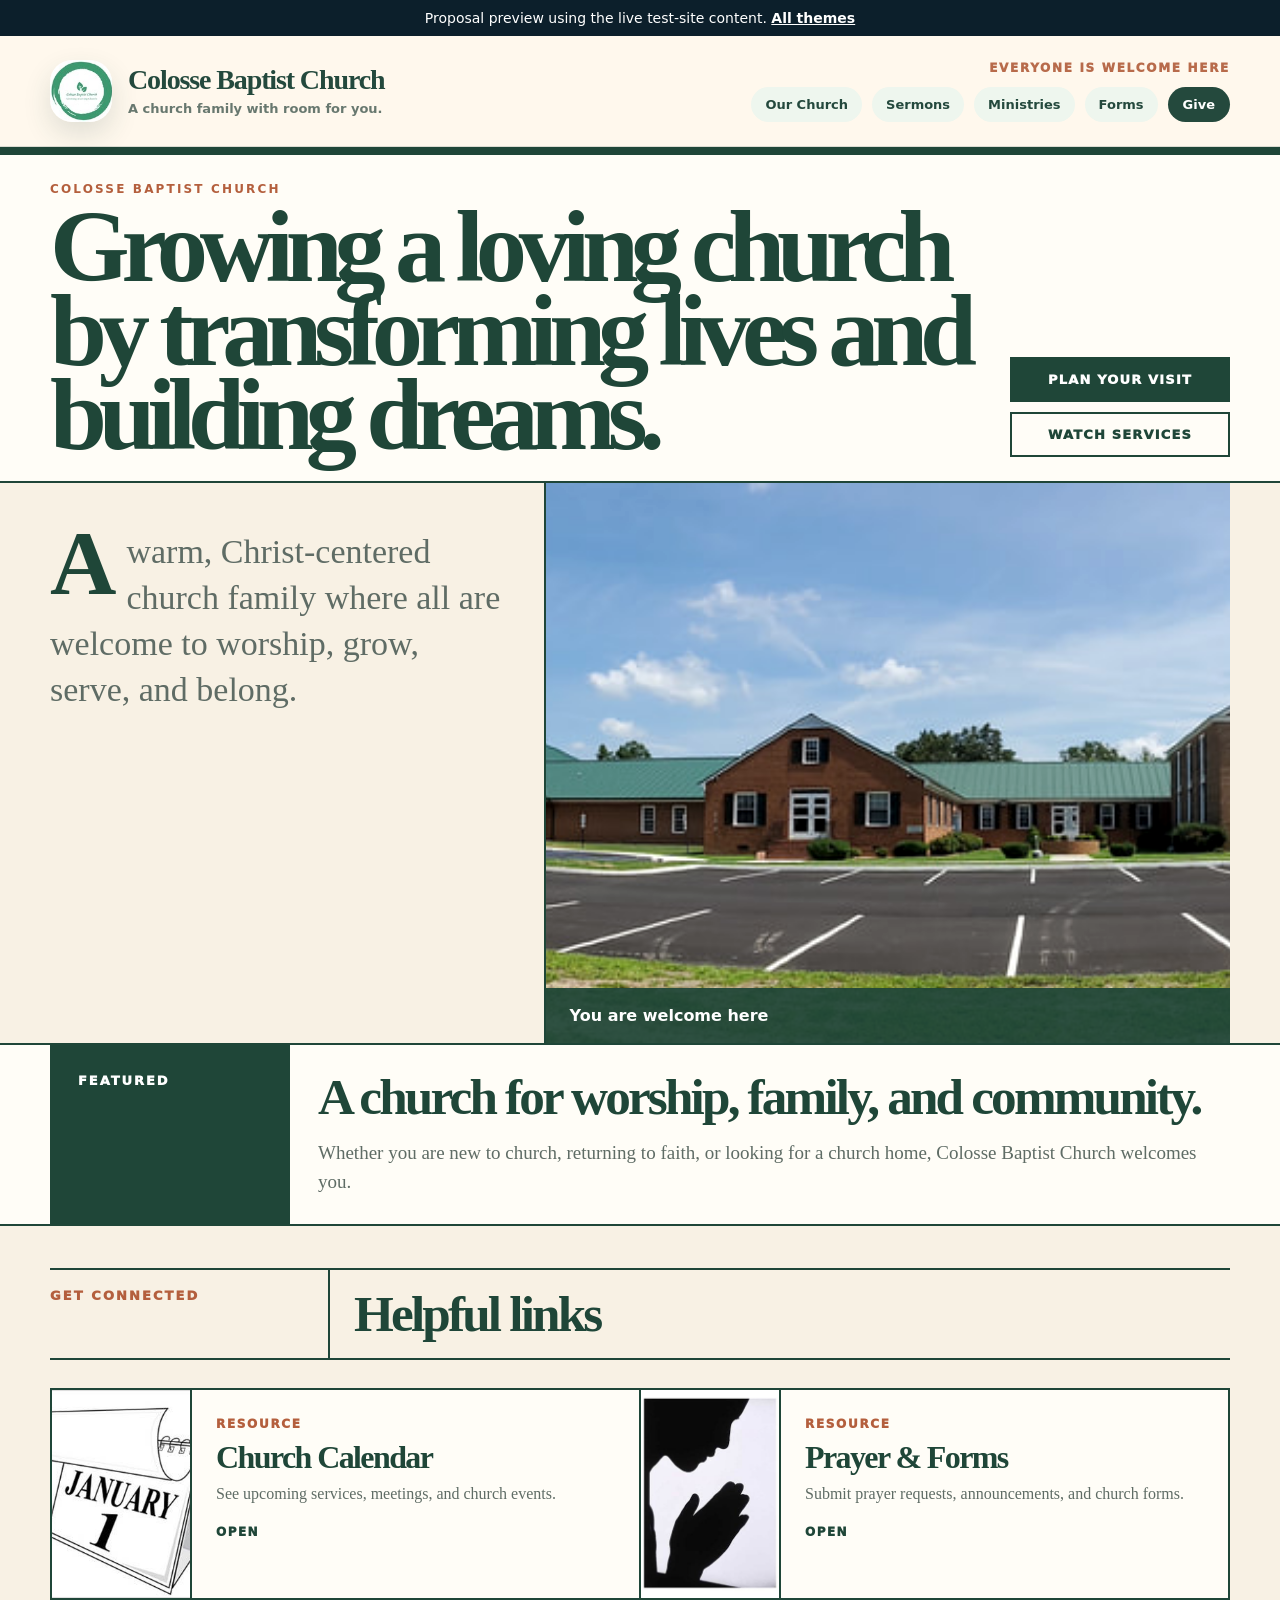
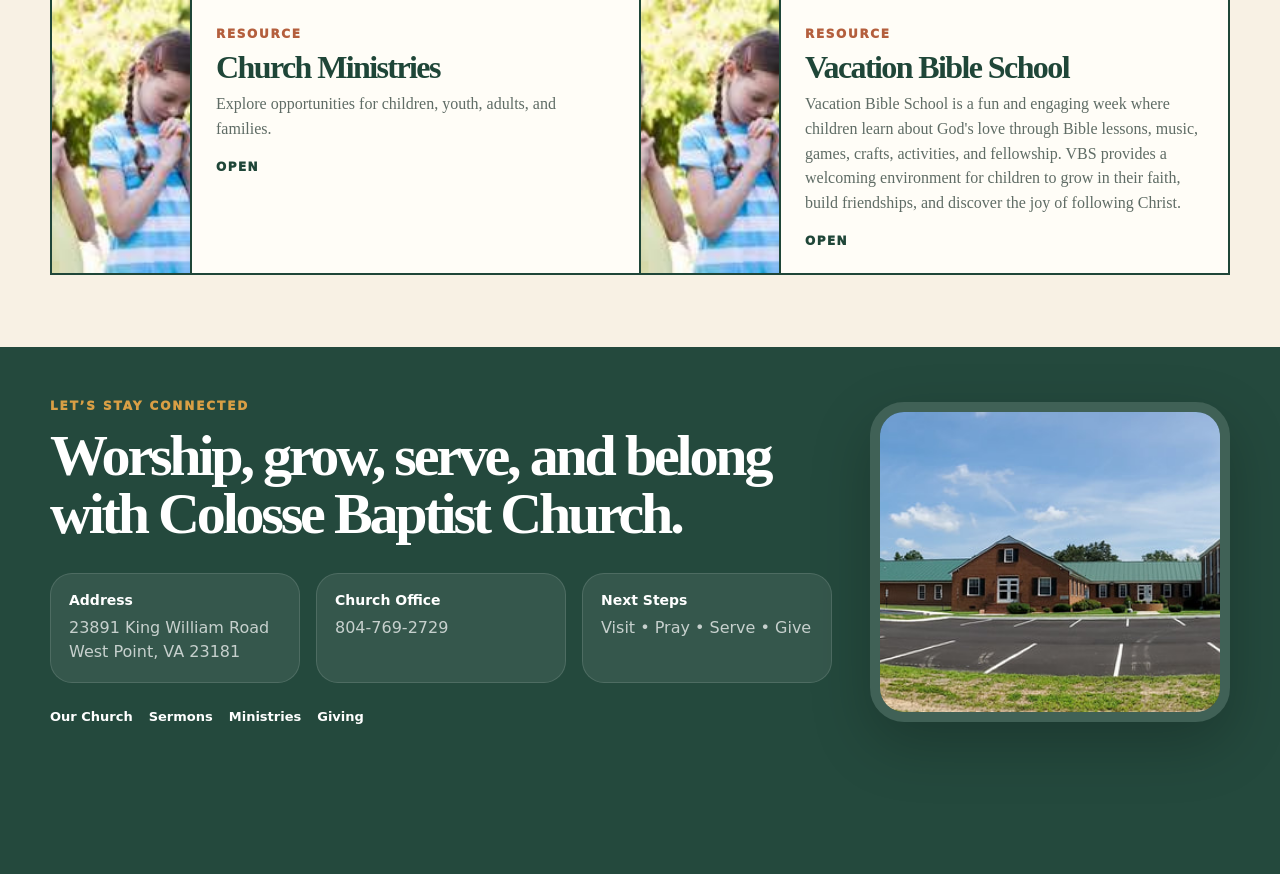
==== commit cbd641be: "Host homepage images locally in the theme previews" ====
--- a/docs/community.html
+++ b/docs/community.html
@@ -105,7 +105,7 @@
             text-decoration:none;
             color:#24493d;
         ">
-            <img src="https://www.colossebaptistchurch.com/uploads/2/4/5/7/24574640/logo-2.jpeg" alt="Colosse Baptist Church" style="
+            <img src="images/logo.jpeg" alt="Colosse Baptist Church" style="
                 width:62px;
                 height:62px;
                 object-fit:cover;
@@ -542,7 +542,7 @@
             </div>
 
             <div class="ce-lead-image">
-                <img src="https://www.colossebaptistchurch.com/uploads/2/4/5/7/24574640/20200730-131646-colosse-front-view.jpg" alt="">
+                <img src="images/front-view.jpg" alt="">
                 <div class="ce-image-caption">
                     You are welcome here
                 </div>
@@ -575,7 +575,7 @@
             <div class="ce-directory">
                 
                     <a class="ce-directory-item" href="calendar.php">
-                        <img src="https://www.colossebaptistchurch.com/uploads/2/4/5/7/24574640/calendar.jpg" alt="">
+                        <img src="images/calendar.jpg" alt="">
 
                         <div class="ce-directory-copy">
                             <small>Resource</small>
@@ -586,7 +586,7 @@
                     </a>
                 
                     <a class="ce-directory-item" href="forms.php">
-                        <img src="https://www.colossebaptistchurch.com/uploads/2/4/5/7/24574640/prayer-request.jpg" alt="">
+                        <img src="images/prayer-request.jpg" alt="">
 
                         <div class="ce-directory-copy">
                             <small>Resource</small>
@@ -597,7 +597,7 @@
                     </a>
                 
                     <a class="ce-directory-item" href="ministries.php">
-                        <img src="https://www.colossebaptistchurch.com/uploads/2/4/5/7/24574640/children.jpg" alt="">
+                        <img src="images/children.jpg" alt="">
 
                         <div class="ce-directory-copy">
                             <small>Resource</small>
@@ -608,7 +608,7 @@
                     </a>
                 
                     <a class="ce-directory-item" href="https://www.colossebaptistchurch.com/children.html">
-                        <img src="https://scontent-iad6-1.xx.fbcdn.net/v/t39.30808-6/457376477_911603410995963_6469619738849857674_n.png?_nc_cat=106&amp;ccb=1-7&amp;_nc_sid=cc71e4&amp;_nc_ohc=-jf2bd1_7AkQ7kNvwHkUedZ&amp;_nc_oc=AdoJ9bch7Otn08Mc7tt4XoTRwR0zc-2seqsefs14vNViUOFvolH67004jA2lnAsGQB4&amp;_nc_zt=23&amp;_nc_ht=scontent-iad6-1.xx&amp;_nc_gid=qELTdbjz-V8M0m_xiHXs4A&amp;_nc_ss=7b2a8&amp;oh=00_Af-QhCSsacH8WjEMcMLX6h6KdJd7vP2_bGfG1obq73QqSQ&amp;oe=6A2261DA" alt="">
+                        <img src="images/children.jpg" alt="">
 
                         <div class="ce-directory-copy">
                             <small>Resource</small>
@@ -719,7 +719,7 @@
             </div>
         </div>
 
-        <img src="https://www.colossebaptistchurch.com/uploads/2/4/5/7/24574640/20200730-131646-colosse-front-view.jpg" alt="Colosse Baptist Church" style="
+        <img src="images/front-view.jpg" alt="Colosse Baptist Church" style="
             width:100%;
             height:320px;
             object-fit:cover;
